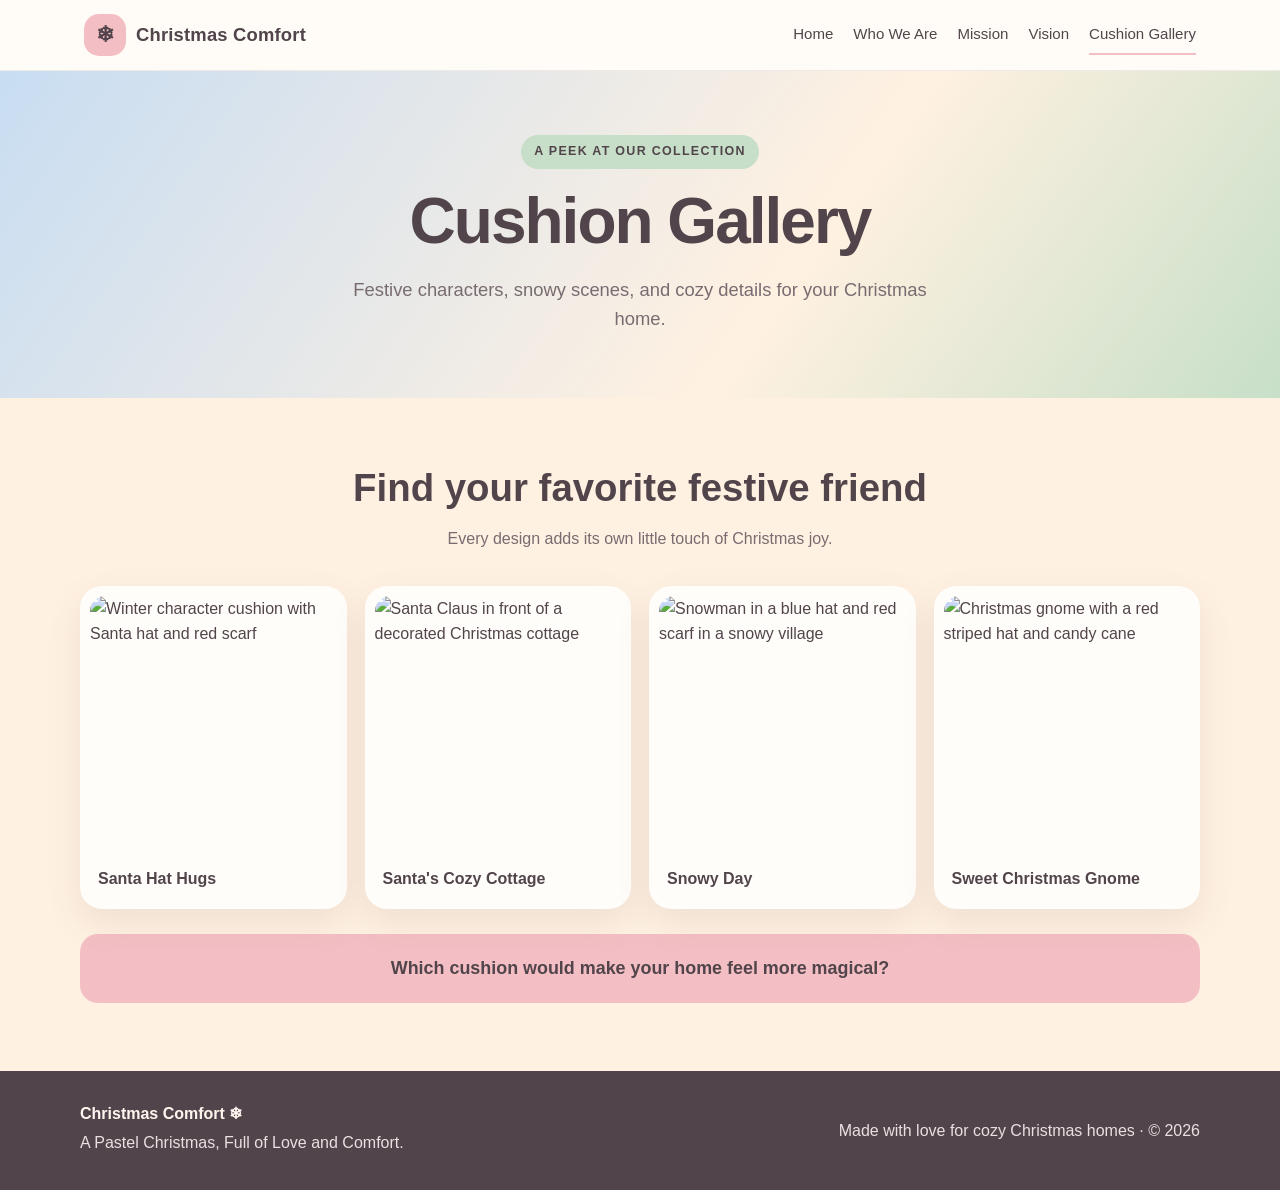
==== products.html @ d490b8db "Add files via upload" ====
<!doctype html>
<html lang="en"><head><meta charset="utf-8"><meta name="viewport" content="width=device-width,initial-scale=1">
<meta name="theme-color" content="#FFF1E1"><meta name="description" content="Christmas Comfort creates beautiful, cozy Christmas cushions in soft pastel colors.">
<title>Cushion Gallery | Christmas Comfort</title><link rel="stylesheet" href="styles.css"></head><body>

<header><div class="nav">
  <a class="brand" href="index.html"><span class="brand-mark">❄</span><span>Christmas Comfort</span></a>
  <button class="menu-button" aria-label="Open navigation" aria-expanded="false">☰</button>
  <nav>
    <a href="index.html">Home</a>
    <a href="who-we-are.html">Who We Are</a>
    <a href="mission.html">Mission</a>
    <a href="vision.html">Vision</a>
    <a href="products.html">Cushion Gallery</a>
  </nav>
</div></header>
<main>
<section class="page-hero" style="background:linear-gradient(125deg,var(--blue),var(--cream) 62%,var(--mint))"><div class="wrap"><span class="eyebrow">A peek at our collection</span><h1>Cushion Gallery</h1><p class="lead" style="margin:0 auto">Festive characters, snowy scenes, and cozy details for your Christmas home.</p></div></section>
<section class="section"><div class="wrap"><div class="section-head"><h2>Find your favorite festive friend</h2><p>Every design adds its own little touch of Christmas joy.</p></div><div class="gallery">
<article class="product"><img src="assets/snoopy-cushion.png" alt="Winter character cushion with Santa hat and red scarf"><h3>Santa Hat Hugs</h3></article>
<article class="product"><img src="assets/santa-house-cushion.png" alt="Santa Claus in front of a decorated Christmas cottage"><h3>Santa's Cozy Cottage</h3></article>
<article class="product"><img src="assets/snowman-cushion.png" alt="Snowman in a blue hat and red scarf in a snowy village"><h3>Snowy Day</h3></article>
<article class="product"><img src="assets/gnome-cushion.png" alt="Christmas gnome with a red striped hat and candy cane"><h3>Sweet Christmas Gnome</h3></article>
</div><div class="quote" style="background:var(--pink);text-align:center">Which cushion would make your home feel more magical?</div></div></section>
</main>
<footer><div class="wrap footer-inner">
  <div><strong>Christmas Comfort ❄</strong><p>A Pastel Christmas, Full of Love and Comfort.</p></div>
  <p>Made with love for cozy Christmas homes · © <span class="year"></span></p>
</div></footer>
<script>
const button=document.querySelector('.menu-button'), navMenu=document.querySelector('nav');
if(button){button.addEventListener('click',()=>{const opened=navMenu.classList.toggle('open');button.setAttribute('aria-expanded',opened?'true':'false')})}
document.querySelectorAll('nav a').forEach(a=>{if(a.getAttribute('href')===location.pathname.split('/').pop())a.classList.add('active')});
document.querySelectorAll('.year').forEach(el=>el.textContent=new Date().getFullYear());
</script>
</body></html>
---- styles.css ----
:root{
  --pink:#F4BFC4; --mint:#C7DFC8; --yellow:#F7E5A8;
  --blue:#C8DDF2; --lavender:#D9C9EB; --cream:#FFF1E1;
  --ink:#51454b; --muted:#786c71; --white:#fffdf9;
  --shadow:0 14px 35px rgba(93,67,76,.10);
}
*{box-sizing:border-box}
html{scroll-behavior:smooth}
body{margin:0;background:var(--cream);color:var(--ink);font-family:ui-rounded,"Trebuchet MS",Arial,sans-serif;line-height:1.6}
a{color:inherit;text-decoration:none}
header{position:sticky;top:0;z-index:10;background:rgba(255,253,249,.92);backdrop-filter:blur(12px);border-bottom:1px solid rgba(120,108,113,.12)}
.nav{max-width:1160px;margin:auto;padding:14px 24px;display:flex;align-items:center;justify-content:space-between;gap:20px}
.brand{display:flex;align-items:center;gap:10px;font-weight:900;font-size:1.15rem;letter-spacing:.2px}
.brand-mark{display:grid;place-items:center;width:42px;height:42px;border-radius:15px;background:var(--pink);font-size:1.35rem}
nav{display:flex;align-items:center;gap:20px;flex-wrap:wrap;font-size:.94rem}
nav a{padding:7px 0;border-bottom:2px solid transparent}
nav a:hover,nav a.active{border-color:var(--pink)}
.menu-button{display:none;border:0;background:var(--pink);border-radius:12px;padding:8px 12px;font-size:1.2rem}
main{min-height:70vh}
.wrap{width:min(1120px,calc(100% - 40px));margin:auto}
.hero{padding:70px 0 64px;background:linear-gradient(130deg,var(--cream),#fffaf7 45%,var(--blue))}
.hero-grid{display:grid;grid-template-columns:1.05fr .95fr;gap:48px;align-items:center}
.eyebrow{display:inline-block;padding:7px 13px;border-radius:999px;background:var(--mint);font-weight:800;font-size:.78rem;letter-spacing:1.3px;text-transform:uppercase}
h1{font-size:clamp(2.6rem,5.5vw,5rem);line-height:1.03;letter-spacing:-2px;margin:20px 0}
h1 span{color:#c77d91}
h2{font-size:clamp(1.8rem,3vw,2.65rem);line-height:1.15;margin:0 0 16px}
h3{margin:0 0 8px}
p{color:var(--muted)}
.lead{font-size:1.15rem;max-width:600px}
.actions{display:flex;gap:12px;flex-wrap:wrap;margin-top:25px}
.btn{display:inline-block;border-radius:999px;padding:12px 20px;font-weight:800;background:var(--pink);box-shadow:0 6px 15px rgba(160,105,124,.12);transition:transform .2s}
.btn:hover{transform:translateY(-2px)}
.btn.secondary{background:var(--white);border:1px solid #ead9d7}
.hero-photo{position:relative;padding:18px;background:var(--white);border-radius:30px;box-shadow:var(--shadow);transform:rotate(1.5deg)}
.hero-photo img{width:100%;height:440px;object-fit:cover;border-radius:20px;display:block}
.sticker{position:absolute;bottom:-20px;left:-18px;background:var(--yellow);padding:14px 18px;border-radius:18px;font-weight:900;transform:rotate(-5deg)}
.section{padding:68px 0}
.section-head{text-align:center;max-width:680px;margin:0 auto 34px}
.cards{display:grid;grid-template-columns:repeat(3,1fr);gap:20px}
.card{padding:26px;border-radius:24px;background:var(--white);box-shadow:var(--shadow);border:1px solid rgba(120,108,113,.07)}
.card .emoji{font-size:2rem;margin-bottom:12px}
.card:nth-child(2){background:#f5fbf5}.card:nth-child(3){background:#f5f0fb}
.split{display:grid;grid-template-columns:.9fr 1.1fr;gap:42px;align-items:center}
.split-image{border-radius:28px;overflow:hidden;box-shadow:var(--shadow);background:white;padding:12px}
.split-image img{width:100%;height:420px;object-fit:cover;border-radius:19px;display:block}
.pill-row{display:flex;gap:10px;flex-wrap:wrap;margin-top:22px}
.pill{font-size:.88rem;font-weight:800;border-radius:999px;padding:8px 13px}
.pink{background:var(--pink)}.mint{background:var(--mint)}.yellow{background:var(--yellow)}.blue{background:var(--blue)}.lavender{background:var(--lavender)}.cream{background:#f7e8d5}
.gallery{display:grid;grid-template-columns:repeat(4,1fr);gap:18px}
.product{background:var(--white);padding:10px;border-radius:22px;box-shadow:var(--shadow);overflow:hidden}
.product img{display:block;width:100%;height:260px;object-fit:cover;border-radius:15px}
.product h3{padding:10px 8px 0;font-size:1rem}
.page-hero{padding:64px 0;background:linear-gradient(125deg,var(--pink),var(--cream) 60%,var(--lavender))}
.page-hero .wrap{max-width:900px;text-align:center}
.page-hero h1{font-size:clamp(2.5rem,5vw,4.5rem)}
.content-panel{max-width:900px;margin:-24px auto 70px;position:relative;background:var(--white);padding:clamp(26px,5vw,52px);border-radius:28px;box-shadow:var(--shadow)}
.quote{margin-top:25px;padding:20px 24px;background:var(--blue);border-radius:18px;font-weight:900;font-size:1.12rem}
.values{display:grid;grid-template-columns:repeat(3,1fr);gap:18px;margin-top:28px}
.value{padding:20px;border-radius:18px;background:#fff7ef}
footer{background:#51454b;color:#fff7ef;padding:30px 0}
.footer-inner{display:flex;justify-content:space-between;align-items:center;gap:20px;flex-wrap:wrap}
footer p{color:#eadfe1;margin:4px 0}
footer a{text-decoration:underline;text-underline-offset:3px}
@media(max-width:800px){
 .hero-grid,.split{grid-template-columns:1fr}
 .hero{padding-top:45px}
 .hero-photo img{height:360px}
 .cards,.values{grid-template-columns:1fr}
 .gallery{grid-template-columns:repeat(2,1fr)}
 .nav{flex-wrap:wrap}
 .menu-button{display:block}
 nav{display:none;width:100%;flex-direction:column;align-items:flex-start;gap:8px;padding:10px 0}
 nav.open{display:flex}
}
@media(max-width:480px){.gallery{grid-template-columns:1fr}.product img{height:320px}.wrap{width:min(100% - 28px,1120px)}}
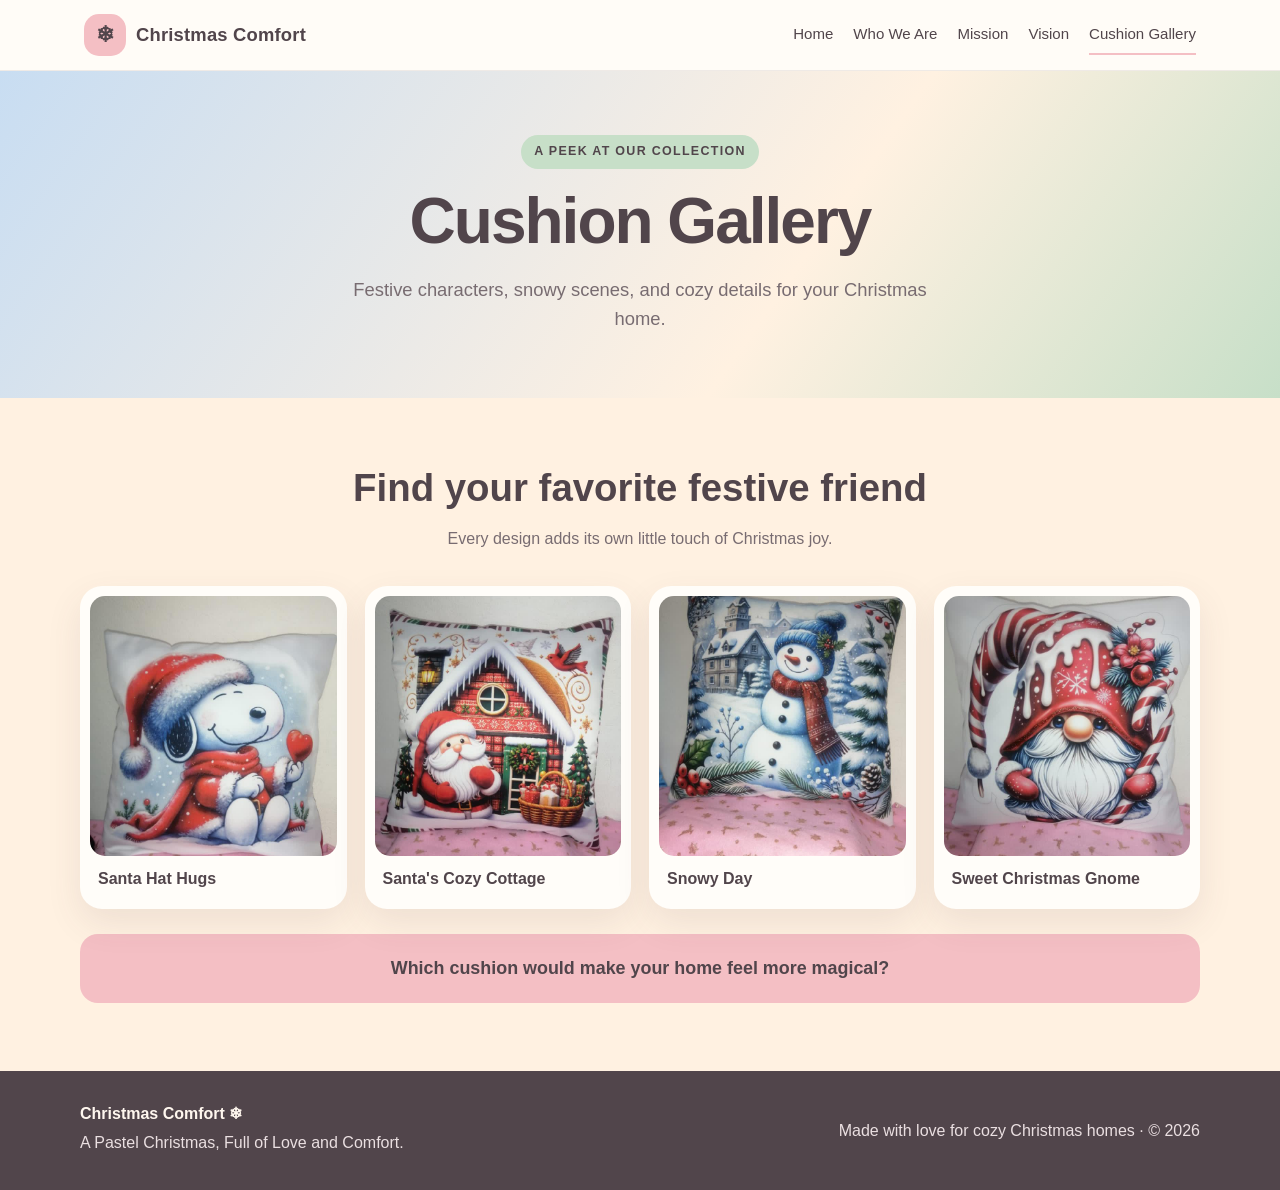
==== commit 55ddb6b6: "Update products.html" ====
--- a/products.html
+++ b/products.html
@@ -17,10 +17,10 @@
 <main>
 <section class="page-hero" style="background:linear-gradient(125deg,var(--blue),var(--cream) 62%,var(--mint))"><div class="wrap"><span class="eyebrow">A peek at our collection</span><h1>Cushion Gallery</h1><p class="lead" style="margin:0 auto">Festive characters, snowy scenes, and cozy details for your Christmas home.</p></div></section>
 <section class="section"><div class="wrap"><div class="section-head"><h2>Find your favorite festive friend</h2><p>Every design adds its own little touch of Christmas joy.</p></div><div class="gallery">
-<article class="product"><img src="assets/snoopy-cushion.png" alt="Winter character cushion with Santa hat and red scarf"><h3>Santa Hat Hugs</h3></article>
-<article class="product"><img src="assets/santa-house-cushion.png" alt="Santa Claus in front of a decorated Christmas cottage"><h3>Santa's Cozy Cottage</h3></article>
-<article class="product"><img src="assets/snowman-cushion.png" alt="Snowman in a blue hat and red scarf in a snowy village"><h3>Snowy Day</h3></article>
-<article class="product"><img src="assets/gnome-cushion.png" alt="Christmas gnome with a red striped hat and candy cane"><h3>Sweet Christmas Gnome</h3></article>
+<article class="product"><img src="snoopy-cushion.png" alt="Winter character cushion with Santa hat and red scarf"><h3>Santa Hat Hugs</h3></article>
+<article class="product"><img src="santa-house-cushion.png" alt="Santa Claus in front of a decorated Christmas cottage"><h3>Santa's Cozy Cottage</h3></article>
+<article class="product"><img src="snowman-cushion.png" alt="Snowman in a blue hat and red scarf in a snowy village"><h3>Snowy Day</h3></article>
+<article class="product"><img src="gnome-cushion.png" alt="Christmas gnome with a red striped hat and candy cane"><h3>Sweet Christmas Gnome</h3></article>
 </div><div class="quote" style="background:var(--pink);text-align:center">Which cushion would make your home feel more magical?</div></div></section>
 </main>
 <footer><div class="wrap footer-inner">
@@ -33,4 +33,4 @@
 document.querySelectorAll('nav a').forEach(a=>{if(a.getAttribute('href')===location.pathname.split('/').pop())a.classList.add('active')});
 document.querySelectorAll('.year').forEach(el=>el.textContent=new Date().getFullYear());
 </script>
-</body></html>+</body></html>
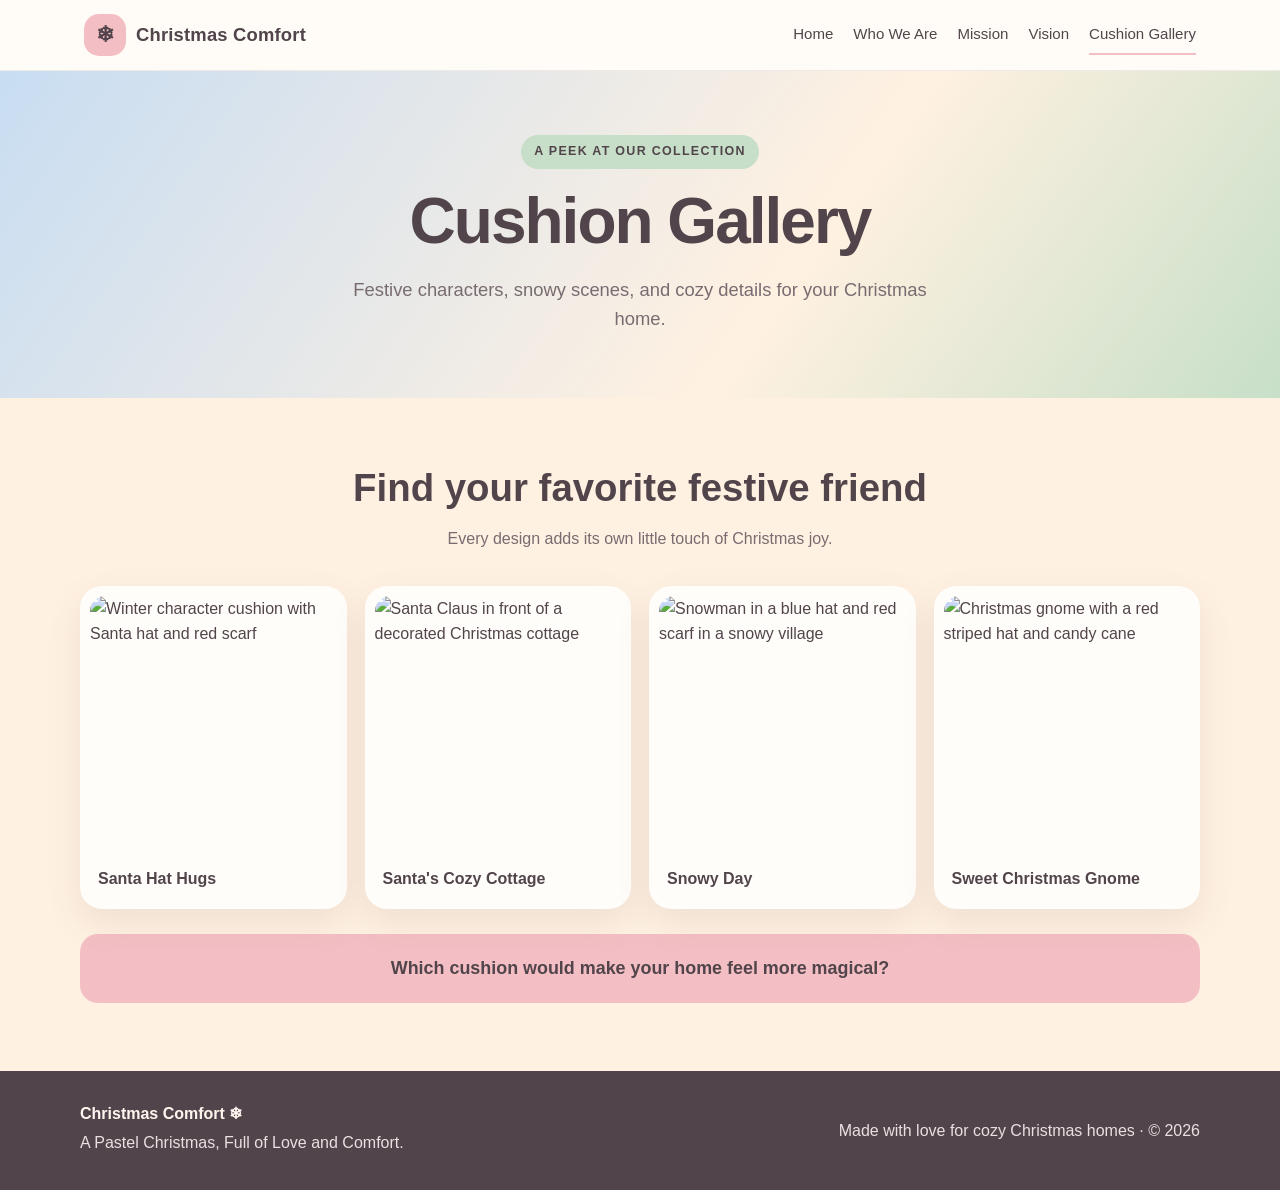
==== commit a872c7c1: "Update products.html" ====
--- a/products.html
+++ b/products.html
@@ -17,10 +17,10 @@
 <main>
 <section class="page-hero" style="background:linear-gradient(125deg,var(--blue),var(--cream) 62%,var(--mint))"><div class="wrap"><span class="eyebrow">A peek at our collection</span><h1>Cushion Gallery</h1><p class="lead" style="margin:0 auto">Festive characters, snowy scenes, and cozy details for your Christmas home.</p></div></section>
 <section class="section"><div class="wrap"><div class="section-head"><h2>Find your favorite festive friend</h2><p>Every design adds its own little touch of Christmas joy.</p></div><div class="gallery">
-<article class="product"><img src="snoopy-cushion.png" alt="Winter character cushion with Santa hat and red scarf"><h3>Santa Hat Hugs</h3></article>
-<article class="product"><img src="santa-house-cushion.png" alt="Santa Claus in front of a decorated Christmas cottage"><h3>Santa's Cozy Cottage</h3></article>
-<article class="product"><img src="snowman-cushion.png" alt="Snowman in a blue hat and red scarf in a snowy village"><h3>Snowy Day</h3></article>
-<article class="product"><img src="gnome-cushion.png" alt="Christmas gnome with a red striped hat and candy cane"><h3>Sweet Christmas Gnome</h3></article>
+<article class="product"><img src="snoopy-cushion" alt="Winter character cushion with Santa hat and red scarf"><h3>Santa Hat Hugs</h3></article>
+<article class="product"><img src="santa-house-cushion" alt="Santa Claus in front of a decorated Christmas cottage"><h3>Santa's Cozy Cottage</h3></article>
+<article class="product"><img src="snowman-cushion" alt="Snowman in a blue hat and red scarf in a snowy village"><h3>Snowy Day</h3></article>
+<article class="product"><img src="gnome-cushion" alt="Christmas gnome with a red striped hat and candy cane"><h3>Sweet Christmas Gnome</h3></article>
 </div><div class="quote" style="background:var(--pink);text-align:center">Which cushion would make your home feel more magical?</div></div></section>
 </main>
 <footer><div class="wrap footer-inner">
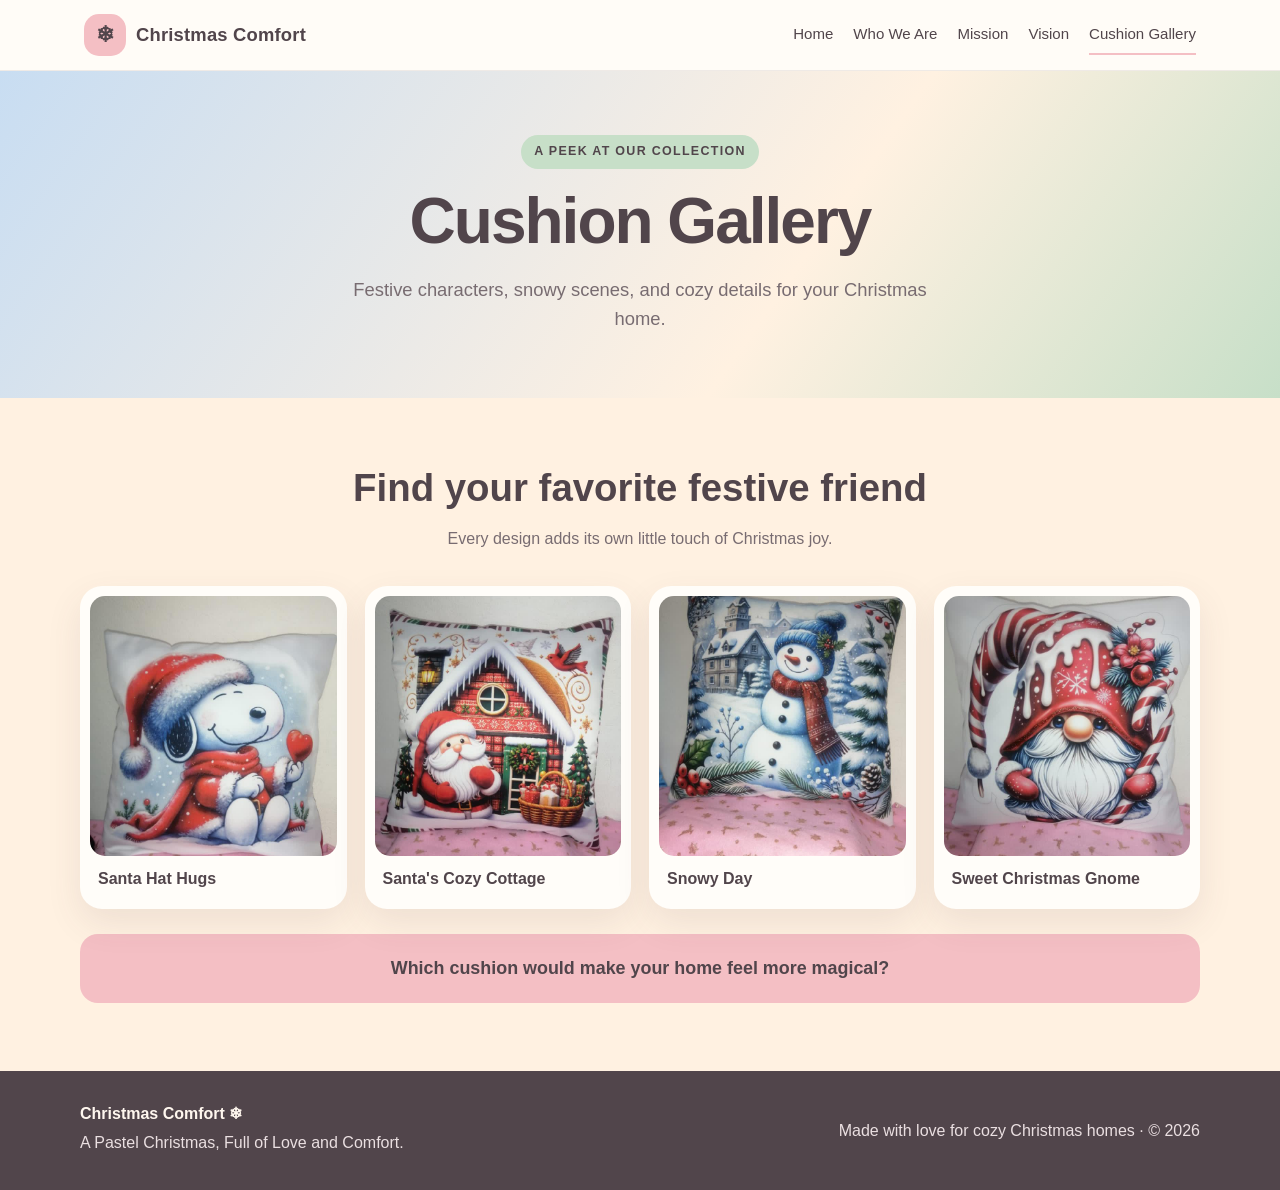
==== commit 849e3682: "Update products.html" ====
--- a/products.html
+++ b/products.html
@@ -17,10 +17,10 @@
 <main>
 <section class="page-hero" style="background:linear-gradient(125deg,var(--blue),var(--cream) 62%,var(--mint))"><div class="wrap"><span class="eyebrow">A peek at our collection</span><h1>Cushion Gallery</h1><p class="lead" style="margin:0 auto">Festive characters, snowy scenes, and cozy details for your Christmas home.</p></div></section>
 <section class="section"><div class="wrap"><div class="section-head"><h2>Find your favorite festive friend</h2><p>Every design adds its own little touch of Christmas joy.</p></div><div class="gallery">
-<article class="product"><img src="snoopy-cushion" alt="Winter character cushion with Santa hat and red scarf"><h3>Santa Hat Hugs</h3></article>
-<article class="product"><img src="santa-house-cushion" alt="Santa Claus in front of a decorated Christmas cottage"><h3>Santa's Cozy Cottage</h3></article>
-<article class="product"><img src="snowman-cushion" alt="Snowman in a blue hat and red scarf in a snowy village"><h3>Snowy Day</h3></article>
-<article class="product"><img src="gnome-cushion" alt="Christmas gnome with a red striped hat and candy cane"><h3>Sweet Christmas Gnome</h3></article>
+<article class="product"><img src="snoopy-cushion.png" alt="Winter character cushion with Santa hat and red scarf"><h3>Santa Hat Hugs</h3></article>
+<article class="product"><img src="santa-house-cushion.png" alt="Santa Claus in front of a decorated Christmas cottage"><h3>Santa's Cozy Cottage</h3></article>
+<article class="product"><img src="snowman-cushion.png" alt="Snowman in a blue hat and red scarf in a snowy village"><h3>Snowy Day</h3></article>
+<article class="product"><img src="gnome-cushion.png" alt="Christmas gnome with a red striped hat and candy cane"><h3>Sweet Christmas Gnome</h3></article>
 </div><div class="quote" style="background:var(--pink);text-align:center">Which cushion would make your home feel more magical?</div></div></section>
 </main>
 <footer><div class="wrap footer-inner">
